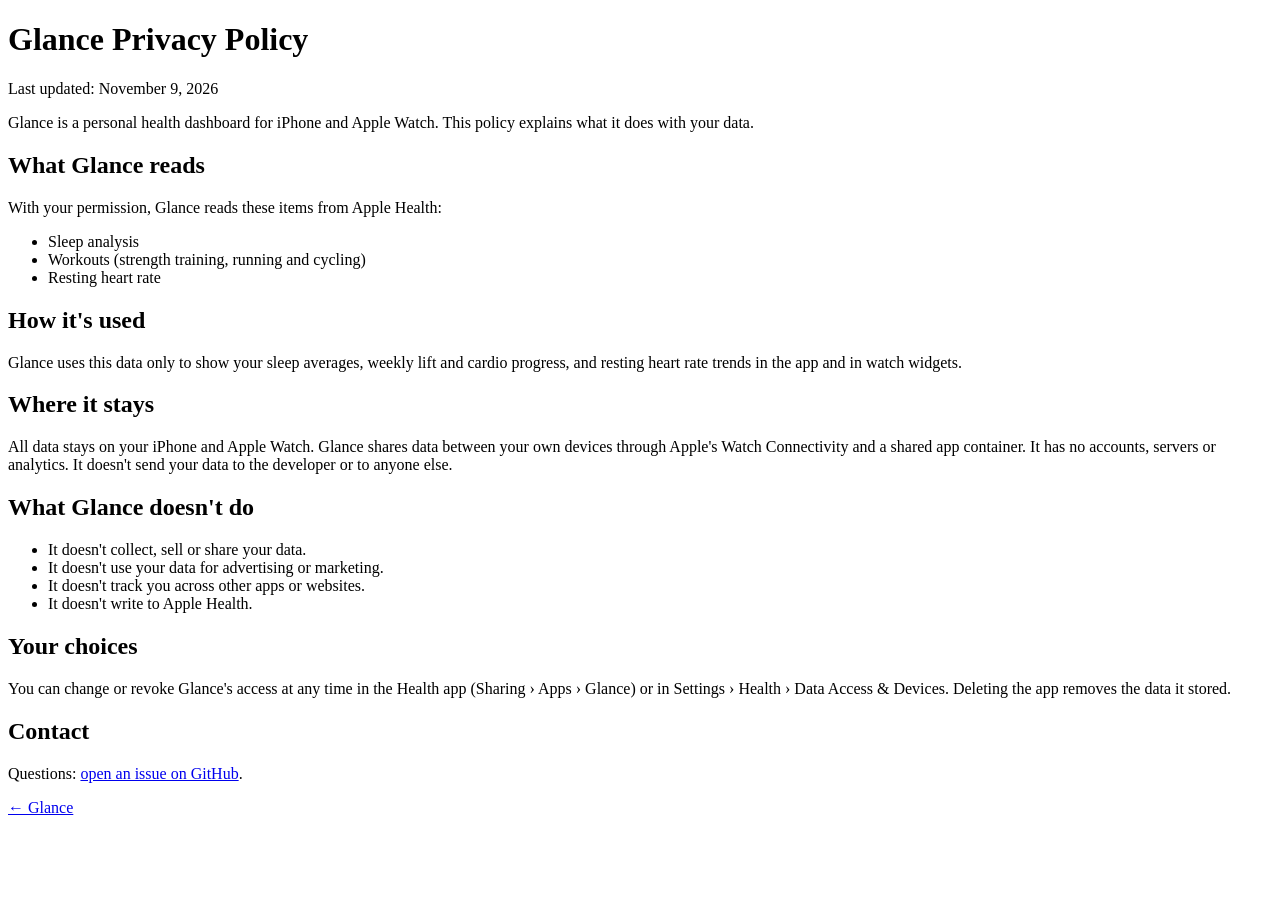
==== glance/privacy/index.html @ b705f55b "Add Cam's Apps site with Glance support and privacy pages" ====
<!doctype html>
<html lang="en"><head><meta charset="utf-8"><meta name="viewport" content="width=device-width, initial-scale=1">
<title>Glance Privacy Policy</title><link rel="icon" href="/cam-apps/glance/icon.png"><link rel="stylesheet" href="/cam-apps/style.css"></head>
<body><main>
<h1>Glance Privacy Policy</h1>
<p class="muted">Last updated: November 9, 2026</p>
<p>Glance is a personal health dashboard for iPhone and Apple Watch. This policy explains what it does with your data.</p>
<h2>What Glance reads</h2>
<p>With your permission, Glance reads these items from Apple Health:</p>
<ul><li>Sleep analysis</li><li>Workouts (strength training, running and cycling)</li><li>Resting heart rate</li></ul>
<h2>How it's used</h2>
<p>Glance uses this data only to show your sleep averages, weekly lift and cardio progress, and resting heart rate trends in the app and in watch widgets.</p>
<h2>Where it stays</h2>
<p>All data stays on your iPhone and Apple Watch. Glance shares data between your own devices through Apple's Watch Connectivity and a shared app container. It has no accounts, servers or analytics. It doesn't send your data to the developer or to anyone else.</p>
<h2>What Glance doesn't do</h2>
<ul><li>It doesn't collect, sell or share your data.</li><li>It doesn't use your data for advertising or marketing.</li><li>It doesn't track you across other apps or websites.</li><li>It doesn't write to Apple Health.</li></ul>
<h2>Your choices</h2>
<p>You can change or revoke Glance's access at any time in the Health app (Sharing &rsaquo; Apps &rsaquo; Glance) or in Settings &rsaquo; Health &rsaquo; Data Access &amp; Devices. Deleting the app removes the data it stored.</p>
<h2>Contact</h2>
<p>Questions: <a href="https://github.com/camhimes/cam-apps/issues">open an issue on GitHub</a>.</p>
<p><a href="/cam-apps/glance/">&larr; Glance</a></p>
</main></body></html>
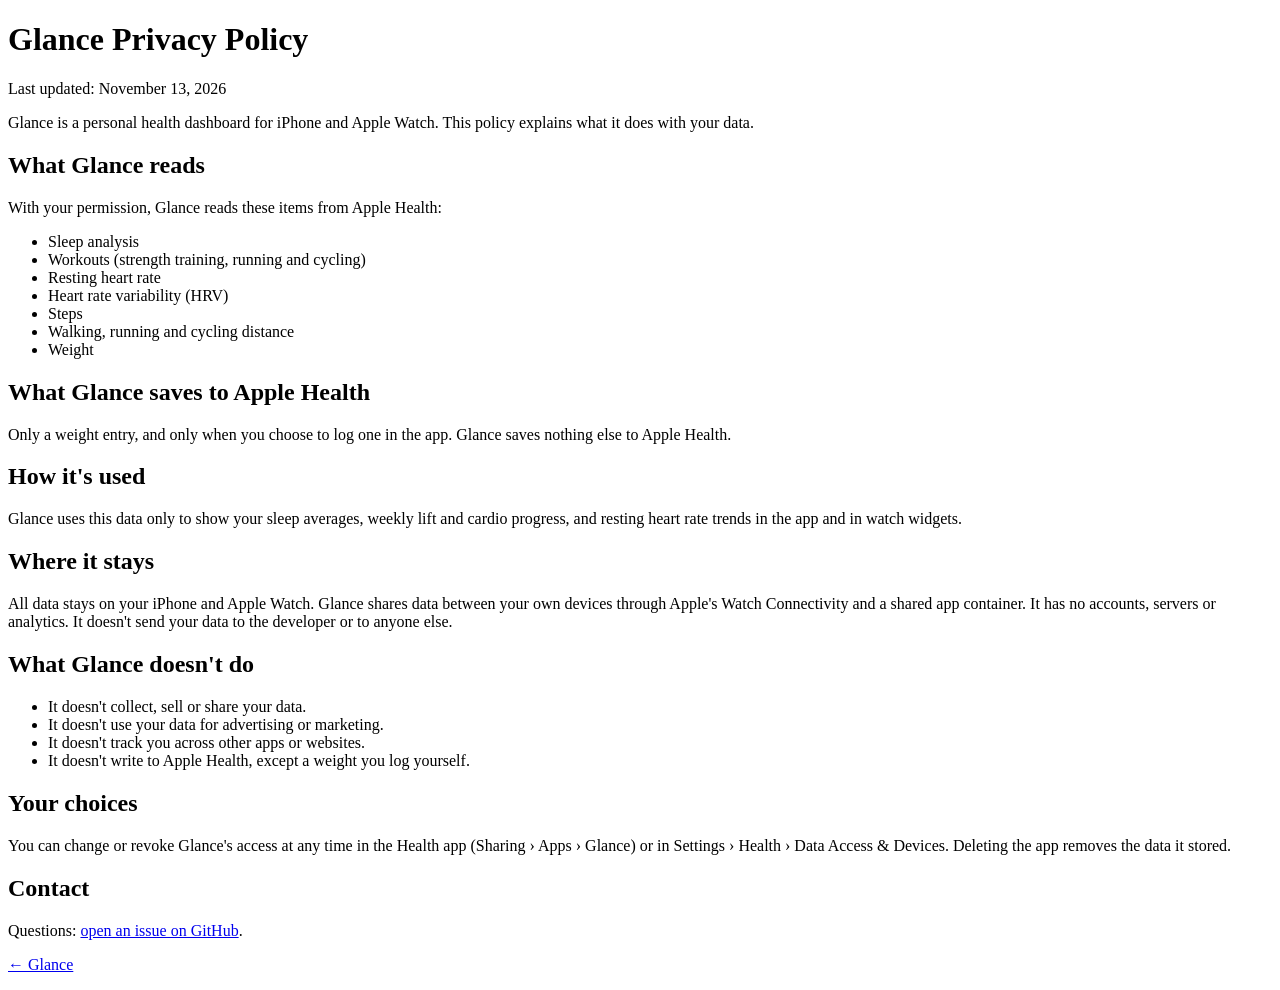
==== commit 400ced29: "Privacy policy: new data types and weight logging" ====
--- a/glance/privacy/index.html
+++ b/glance/privacy/index.html
@@ -3,17 +3,19 @@
 <title>Glance Privacy Policy</title><link rel="icon" href="/cam-apps/glance/icon.png"><link rel="stylesheet" href="/cam-apps/style.css"></head>
 <body><main>
 <h1>Glance Privacy Policy</h1>
-<p class="muted">Last updated: November 9, 2026</p>
+<p class="muted">Last updated: November 13, 2026</p>
 <p>Glance is a personal health dashboard for iPhone and Apple Watch. This policy explains what it does with your data.</p>
 <h2>What Glance reads</h2>
 <p>With your permission, Glance reads these items from Apple Health:</p>
-<ul><li>Sleep analysis</li><li>Workouts (strength training, running and cycling)</li><li>Resting heart rate</li></ul>
+<ul><li>Sleep analysis</li><li>Workouts (strength training, running and cycling)</li><li>Resting heart rate</li><li>Heart rate variability (HRV)</li><li>Steps</li><li>Walking, running and cycling distance</li><li>Weight</li></ul>
+<h2>What Glance saves to Apple Health</h2>
+<p>Only a weight entry, and only when you choose to log one in the app. Glance saves nothing else to Apple Health.</p>
 <h2>How it's used</h2>
 <p>Glance uses this data only to show your sleep averages, weekly lift and cardio progress, and resting heart rate trends in the app and in watch widgets.</p>
 <h2>Where it stays</h2>
 <p>All data stays on your iPhone and Apple Watch. Glance shares data between your own devices through Apple's Watch Connectivity and a shared app container. It has no accounts, servers or analytics. It doesn't send your data to the developer or to anyone else.</p>
 <h2>What Glance doesn't do</h2>
-<ul><li>It doesn't collect, sell or share your data.</li><li>It doesn't use your data for advertising or marketing.</li><li>It doesn't track you across other apps or websites.</li><li>It doesn't write to Apple Health.</li></ul>
+<ul><li>It doesn't collect, sell or share your data.</li><li>It doesn't use your data for advertising or marketing.</li><li>It doesn't track you across other apps or websites.</li><li>It doesn't write to Apple Health, except a weight you log yourself.</li></ul>
 <h2>Your choices</h2>
 <p>You can change or revoke Glance's access at any time in the Health app (Sharing &rsaquo; Apps &rsaquo; Glance) or in Settings &rsaquo; Health &rsaquo; Data Access &amp; Devices. Deleting the app removes the data it stored.</p>
 <h2>Contact</h2>
